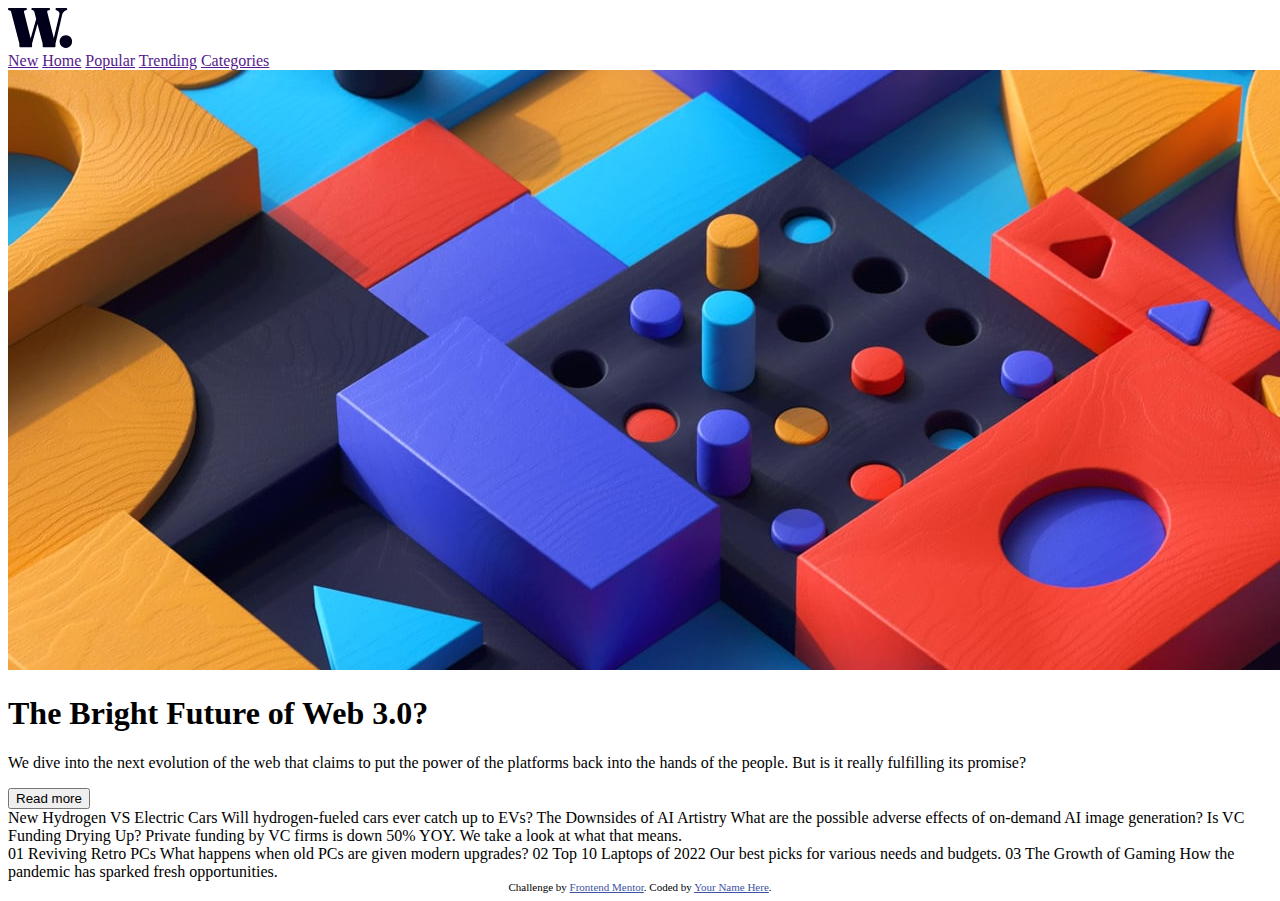
==== news-homepage-main/index.html @ 0c353fb4 "Started News Page" ====
<!DOCTYPE html>
<html lang="en">

<head>
  <meta charset="UTF-8">
  <meta name="viewport" content="width=device-width, initial-scale=1.0">
  <!-- displays site properly based on user's device -->

  <link rel="icon" type="image/png" sizes="32x32" href="./images/favicon-32x32.png">

  <title>Frontend Mentor | News homepage</title>

  <!-- Feel free to remove these styles or customise in your own stylesheet 👍 -->
  <style>
    .attribution {
      font-size: 11px;
      text-align: center;
    }

    .attribution a {
      color: hsl(228, 45%, 44%);
    }
  </style>
</head>

<body>
  <header>
    <img src="./assets/images/logo.svg" alt="logo">
    <nav>
      <a href=""> New</a>
      <a href=""> Home</a>
      <a href=""> Popular</a>
      <a href=""> Trending</a>
      <a href=""> Categories</a>
    </nav>
  </header>

  <img src="./assets/images/image-web-3-desktop.jpg" alt="Modern Art">
  <h1>The Bright Future of Web 3.0?</h1>

  <p>We dive into the next evolution of the web that claims to put the power of the platforms back into the hands of the
    people.
    But is it really fulfilling its promise? </p>

  <button>Read more</button>

  <div class="sidebar">
    New

    Hydrogen VS Electric Cars
    Will hydrogen-fueled cars ever catch up to EVs?

    The Downsides of AI Artistry
    What are the possible adverse effects of on-demand AI image generation?

    Is VC Funding Drying Up?
    Private funding by VC firms is down 50% YOY. We take a look at what that means.
  </div>
  01
  Reviving Retro PCs
  What happens when old PCs are given modern upgrades?

  02
  Top 10 Laptops of 2022
  Our best picks for various needs and budgets.

  03
  The Growth of Gaming
  How the pandemic has sparked fresh opportunities.

  <div class="attribution">
    Challenge by <a href="https://www.frontendmentor.io?ref=challenge" target="_blank">Frontend Mentor</a>.
    Coded by <a href="#">Your Name Here</a>.
  </div>
</body>

</html>
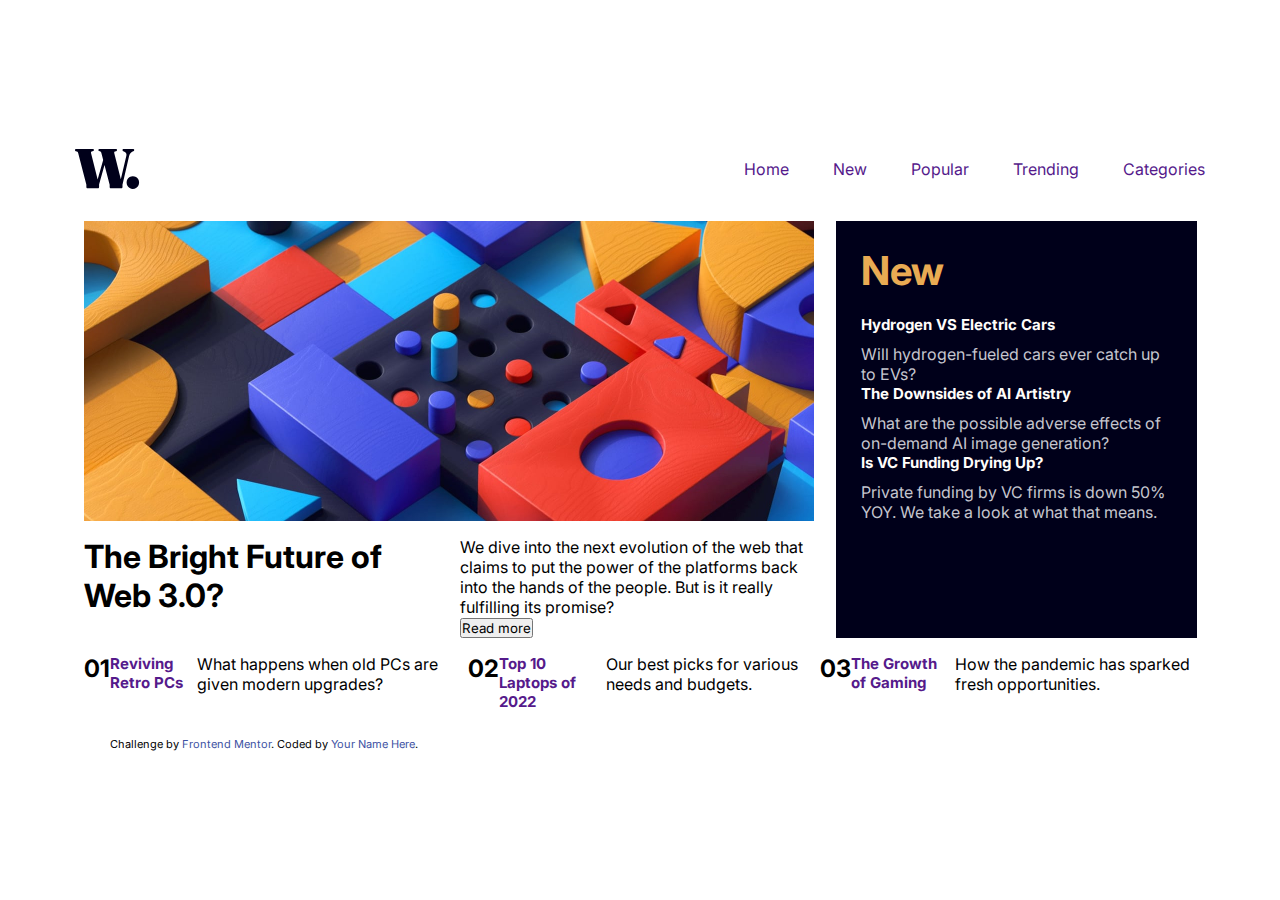
==== commit 338c0819: "Started News" ====
--- a/news-homepage-main/index.html
+++ b/news-homepage-main/index.html
@@ -6,72 +6,74 @@
   <meta name="viewport" content="width=device-width, initial-scale=1.0">
   <!-- displays site properly based on user's device -->
 
-  <link rel="icon" type="image/png" sizes="32x32" href="./images/favicon-32x32.png">
+  <link rel="icon" type="image/png" sizes="32x32" href="./assets/images/favicon-32x32.png">
+
+  <link rel="stylesheet" href="style.css">
 
   <title>Frontend Mentor | News homepage</title>
 
   <!-- Feel free to remove these styles or customise in your own stylesheet 👍 -->
-  <style>
-    .attribution {
-      font-size: 11px;
-      text-align: center;
-    }
-
-    .attribution a {
-      color: hsl(228, 45%, 44%);
-    }
-  </style>
 </head>
 
 <body>
   <header>
     <img src="./assets/images/logo.svg" alt="logo">
     <nav>
+      <a class="home_nav" href=""> Home</a>
       <a href=""> New</a>
-      <a href=""> Home</a>
       <a href=""> Popular</a>
       <a href=""> Trending</a>
       <a href=""> Categories</a>
     </nav>
   </header>
+  <main>
+    <img class="hero" src="./assets/images/image-web-3-desktop.jpg" alt="Modern Art">
 
-  <img src="./assets/images/image-web-3-desktop.jpg" alt="Modern Art">
-  <h1>The Bright Future of Web 3.0?</h1>
+    <h1>The Bright Future of Web 3.0?</h1>
+    <div class="cta">
+      <p>We dive into the next evolution of the web that claims to put the power of the platforms back into the hands of
+        the
+        people.
+        But is it really fulfilling its promise? </p>
 
-  <p>We dive into the next evolution of the web that claims to put the power of the platforms back into the hands of the
-    people.
-    But is it really fulfilling its promise? </p>
+      <button>Read more</button>
+    </div>
 
-  <button>Read more</button>
+    <div class="sidebar">
+      <h2>New</h2>
+      <div class="bar">
+        <h3><a href="#blank">Hydrogen VS Electric Cars</a></h3>
+        <p>Will hydrogen-fueled cars ever catch up to EVs?</p>
+      </div>
+      <div class="bar">
+        <h3><a href="#blank">The Downsides of AI Artistry</a></h3>
+        <p>What are the possible adverse effects of on-demand AI image generation?</p>
+      </div>
+      <div class="bar">
+        <h3><a href="#blank">Is VC Funding Drying Up?</a></h3>
+        <p>Private funding by VC firms is down 50% YOY. We take a look at what that means.</p>
+      </div>
+    </div>
 
-  <div class="sidebar">
-    New
 
-    Hydrogen VS Electric Cars
-    Will hydrogen-fueled cars ever catch up to EVs?
+    <div class="articles">
+      <h2>01</h2>
+      <h3><a href="">Reviving Retro PCs</a></h3>
+      <p> What happens when old PCs are given modern upgrades?</p>
 
-    The Downsides of AI Artistry
-    What are the possible adverse effects of on-demand AI image generation?
+      <h2>02</h2>
+      <h3><a href="">Top 10 Laptops of 2022</a></h3>
+      <p> Our best picks for various needs and budgets.</p>
 
-    Is VC Funding Drying Up?
-    Private funding by VC firms is down 50% YOY. We take a look at what that means.
-  </div>
-  01
-  Reviving Retro PCs
-  What happens when old PCs are given modern upgrades?
-
-  02
-  Top 10 Laptops of 2022
-  Our best picks for various needs and budgets.
-
-  03
-  The Growth of Gaming
-  How the pandemic has sparked fresh opportunities.
-
-  <div class="attribution">
-    Challenge by <a href="https://www.frontendmentor.io?ref=challenge" target="_blank">Frontend Mentor</a>.
-    Coded by <a href="#">Your Name Here</a>.
-  </div>
+      <h2>03</h2>
+      <h3><a href="">The Growth of Gaming</a></h3>
+      <p> How the pandemic has sparked fresh opportunities.</p>
+    </div>
+    <div class="attribution">
+      Challenge by <a href="https://www.frontendmentor.io?ref=challenge" target="_blank">Frontend Mentor</a>.
+      Coded by <a href="#">Your Name Here</a>.
+    </div>
+  </main>
 </body>
 
 </html>--- a/news-homepage-main/style.css
+++ b/news-homepage-main/style.css
@@ -0,0 +1,145 @@
+@import url('https://fonts.googleapis.com/css2?family=Inter:wght@400;700;800&display=swap');
+
+:root {
+
+    /* Primary */
+
+    --softOrange: hsl(35, 77%, 62%);
+    --softRed: hsl(5, 85%, 63%);
+
+    /* Neutral */
+
+    --offWhite: hsl(36, 100%, 99%);
+    --grayBlue: hsl(233, 8%, 79%);
+    --darkGrayBlue: hsl(236, 13%, 42%);
+    --darkBlue: hsl(240, 100%, 5%);
+
+
+
+}
+
+* {
+    box-sizing: border-box;
+    padding: 0;
+    margin: 0;
+    font-family: 'Inter', sans-serif;
+}
+
+
+html {
+    box-sizing: border-box;
+    padding: 0;
+    margin: 0;
+    height: 100vh;
+    width: 100vw;
+}
+
+body {
+    width: 100%;
+    height: 100%;
+    display: flex;
+    flex-direction: column;
+    justify-content: center;
+    align-items: center;
+    padding: 0;
+    margin: 0;
+    box-sizing: inherit;
+
+}
+
+main {
+    max-width: 1113px;
+    display: grid;
+    grid-template-columns: 1fr 1fr 1fr;
+    grid-template-areas:
+        "a a b"
+        "c d b"
+        "f f f";
+    gap: 1rem;
+}
+
+header {
+    display: grid;
+    grid-template-columns: 1fr 1fr;
+    width: 1130px;
+    padding-bottom: 2rem;
+}
+
+header img {
+    justify-content: left;
+}
+
+
+h1 {
+    grid-area: c;
+}
+
+.cta  {
+    grid-area: d;
+}
+
+.sidebar {
+    grid-area: b;
+    background-color: var(--darkBlue);
+    padding: 25px;
+   
+}
+
+.sidebar h2 {
+    color: var(--softOrange);
+    font-size: 40px;
+    font-weight: 700;
+    margin-bottom: 20px;
+    padding: 0;
+}
+
+.bar a, h3{
+    color: var(--offWhite);
+    font-size: 20px;
+    font-size: 15px;
+    margin-bottom: 10px;
+}
+
+.bar p{
+    color: var(--grayBlue);
+    line-height: 20px;
+}
+
+
+.articles {
+    grid-area: f;
+    display: flex;
+}
+
+header nav {
+    justify-self: right;
+    align-self: center;
+}
+
+nav a {
+    padding-left: 40px;
+    font-size: 16px;
+}
+
+.hero {
+    grid-area: a;
+
+    max-width: 730px;
+}
+
+
+
+
+a {
+    text-decoration: none;
+}
+
+
+.attribution {
+    font-size: 11px;
+    text-align: center;
+}
+
+.attribution a {
+    color: hsl(228, 45%, 44%);
+}